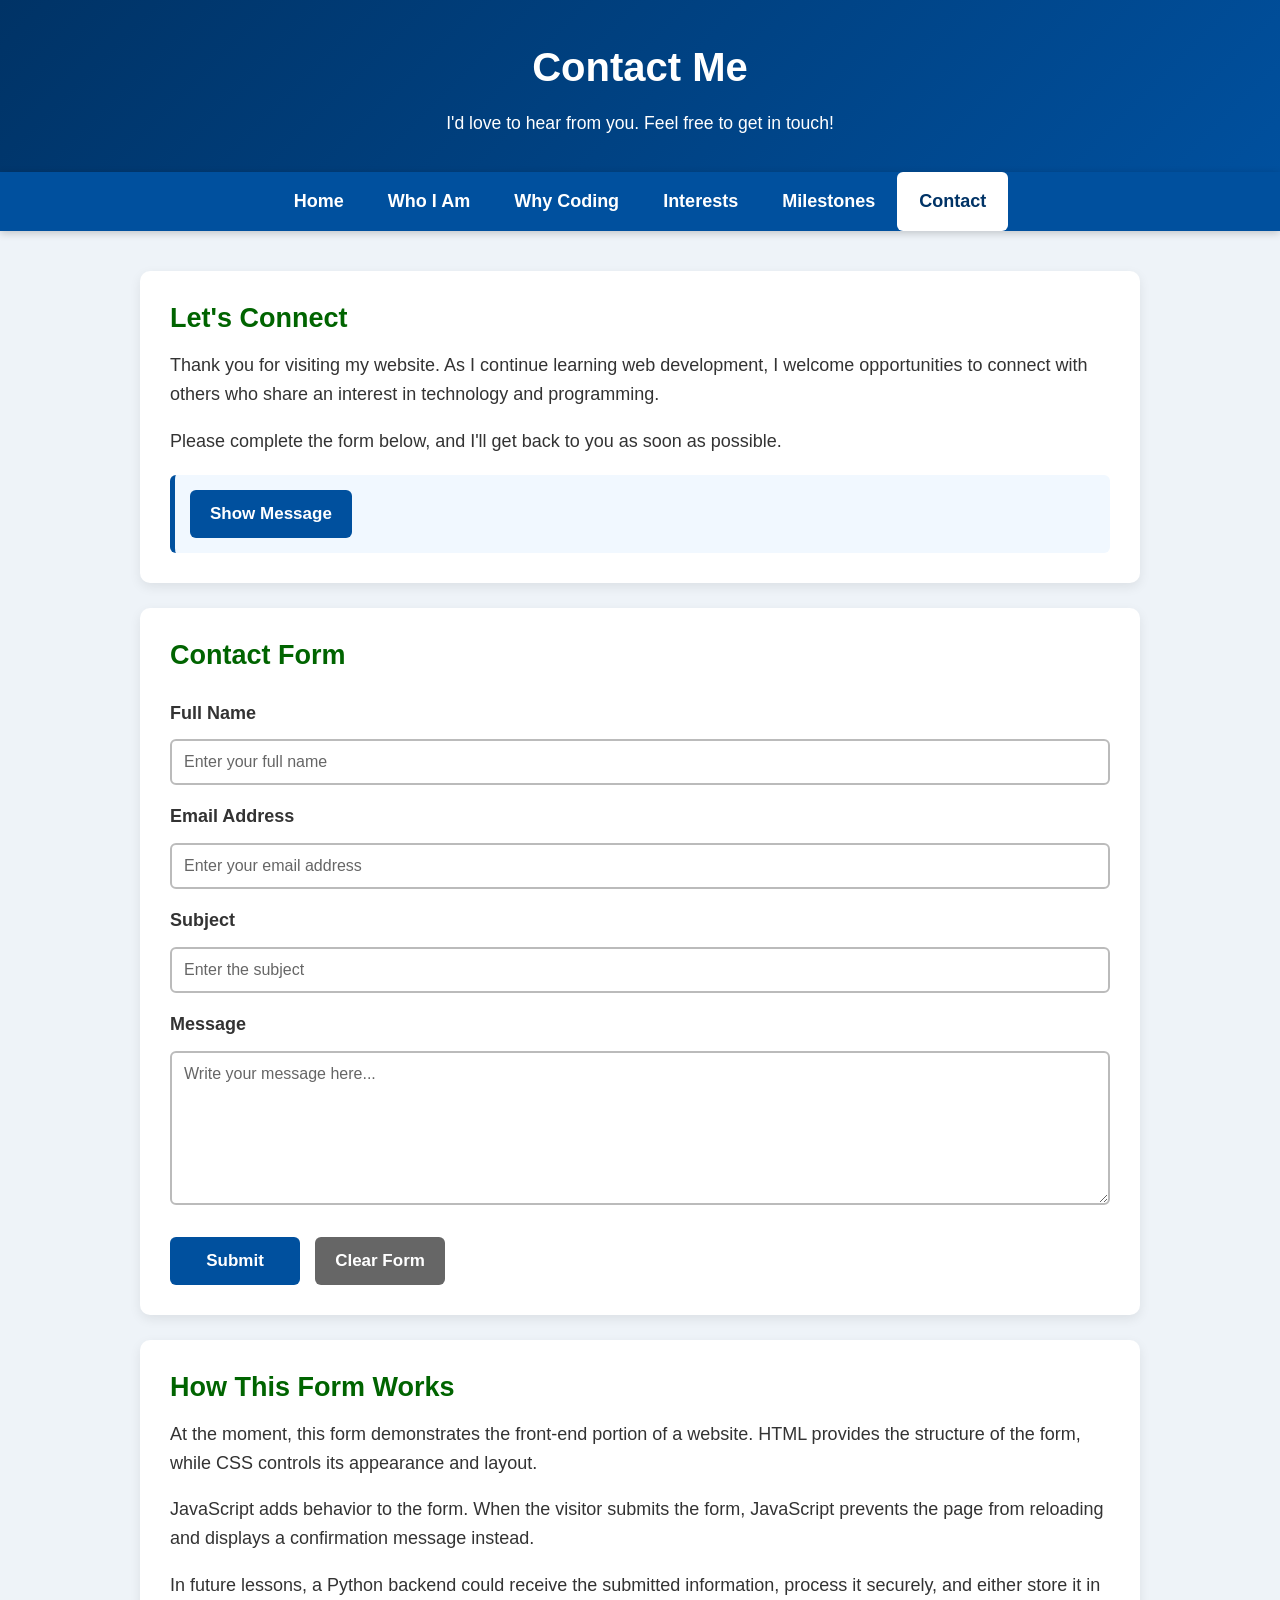
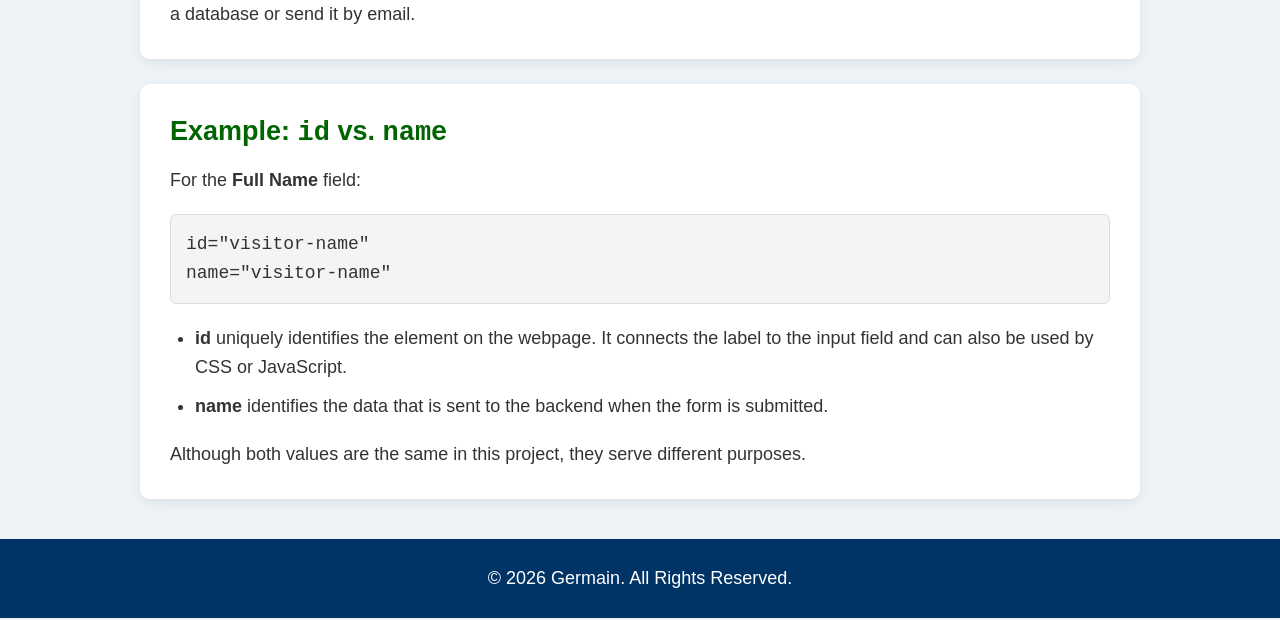
==== contact.html @ 169ce285 "all files" ====
<!DOCTYPE html>
<html lang="en">

<head>

    <meta charset="UTF-8">

    <meta name="viewport"
          content="width=device-width, initial-scale=1.0">

    <meta name="description"
          content="Contact Germain through the website contact form.">

    <title>Contact | Germain's Website</title>

    <link rel="stylesheet" href="style.css">

    
</head>

<body>

    <!-- Accessibility: Skip directly to main content -->
    <a class="skip-link" href="#main-content">
        Skip to main content
    </a>

    <!-- HEADER -->
    <header>

        <div class="container">

            <h1>Contact Me</h1>

            <p>
                I'd love to hear from you. Feel free to get in touch!
            </p>

        </div>

    </header>

    <!-- NAVIGATION -->
    <nav aria-label="Main navigation">

        <ul>

            <li>
                <a href="index.html">
                    Home
                </a>
            </li>

            <li>
                <a href="who-i-am.html">
                    Who I Am
                </a>
            </li>

            <li>
                <a href="why-coding.html">
                    Why Coding
                </a>
            </li>

            <li>
                <a href="interests.html">
                    Interests
                </a>
            </li>

            <li>
                <a href="milestones.html">
                    Milestones
                </a>
            </li>

            <li>
                <a href="contact.html"
                   class="active"
                   aria-current="page">
                    Contact
                </a>
            </li>

        </ul>

    </nav>

    <!-- MAIN CONTENT -->
    <main id="main-content">

        <!-- INTRODUCTION -->
        <section>

            <h2>Let's Connect</h2>

            <p>
                Thank you for visiting my website. As I continue learning
                web development, I welcome opportunities to connect with
                others who share an interest in technology and programming.
            </p>

            <p>
                Please complete the form below, and I'll get back to you
                as soon as possible.
            </p>

            <!-- JavaScript Show/Hide Feature -->
            <div class="message">

                <button
                    id="message-button"
                    class="button button-primary"
                    type="button"
                    aria-expanded="false"
                    aria-controls="learning-message">
                    Show Message
                </button>

                <p id="learning-message" hidden>
                    I am continuing to build my coding skills.
                </p>

            </div>

        </section>

        <!-- CONTACT FORM -->
        <section>

            <h2>Contact Form</h2>

            <form
                id="contact-form"
                action="#"
                method="post">

                <!-- Full Name -->
                <label for="visitor-name">
                    Full Name
                </label>

                <input
                    type="text"
                    id="visitor-name"
                    name="visitor-name"
                    placeholder="Enter your full name"
                    autocomplete="name"
                    required>

                <!-- Email -->
                <label for="visitor-email">
                    Email Address
                </label>

                <input
                    type="email"
                    id="visitor-email"
                    name="visitor-email"
                    placeholder="Enter your email address"
                    autocomplete="email"
                    required>

                <!-- Subject -->
                <label for="visitor-subject">
                    Subject
                </label>

                <input
                    type="text"
                    id="visitor-subject"
                    name="visitor-subject"
                    placeholder="Enter the subject"
                    required>

                <!-- Message -->
                <label for="visitor-message">
                    Message
                </label>

                <textarea
                    id="visitor-message"
                    name="visitor-message"
                    placeholder="Write your message here..."
                    rows="7"
                    required></textarea>

                <!-- Form Actions -->
                <div class="form-actions">

                    <button
                        class="button button-primary"
                        type="submit">
                        Submit
                    </button>

                    <button
                        class="button button-secondary"
                        type="reset">
                        Clear Form
                    </button>

                </div>

            </form>

            <!-- Confirmation Screen -->
            <div
                id="confirmation"
                class="message confirmation"
                hidden
                role="status"
                aria-live="polite">

                <h2>Thank You!</h2>

                <p id="confirmation-message"></p>

                <button
                    id="return-button"
                    class="button button-primary"
                    type="button">
                    Return to Form
                </button>

            </div>

        </section>

        <!-- EXPLANATION -->
        <section>

            <h2>How This Form Works</h2>

            <p>
                At the moment, this form demonstrates the front-end portion
                of a website. HTML provides the structure of the form, while
                CSS controls its appearance and layout.
            </p>

            <p>
                JavaScript adds behavior to the form. When the visitor
                submits the form, JavaScript prevents the page from
                reloading and displays a confirmation message instead.
            </p>

            <p>
                In future lessons, a Python backend could receive the
                submitted information, process it securely, and either
                store it in a database or send it by email.
            </p>

        </section>

        <!-- ID VS NAME -->
        <section>

            <h2>
                Example:
                <code>id</code> vs.
                <code>name</code>
            </h2>

            <p>
                For the <strong>Full Name</strong> field:
            </p>

            <pre><code>id="visitor-name"
name="visitor-name"</code></pre>

            <ul>

                <li>
                    <strong>id</strong> uniquely identifies the element
                    on the webpage. It connects the label to the input
                    field and can also be used by CSS or JavaScript.
                </li>

                <li>
                    <strong>name</strong> identifies the data that is sent
                    to the backend when the form is submitted.
                </li>

            </ul>

            <p>
                Although both values are the same in this project,
                they serve different purposes.
            </p>

        </section>

    </main>

    <!-- FOOTER -->
    <footer>

        <p>
            &copy; 2026 Germain. All Rights Reserved.
        </p>

    </footer>

    <!-- JavaScript -->
    <script src="script.js"></script>

</body>

</html>
---- style.css ----
/* =========================================================
   GLOBAL STYLES
   ========================================================= */

/* =========================================================
   GLOBAL STYLES
   ========================================================= */

* {
    margin: 0;
    padding: 0;
    box-sizing: border-box;
}

html {
    scroll-behavior: smooth;
}

body {
    font-family: Arial, Helvetica, sans-serif;
    font-size: 18px;
    line-height: 1.6;
    background: #eef3f8;
    color: #333;
    min-height: 100vh;
}

/* =========================================================
   SKIP LINK
   ========================================================= */

.skip-link {
    position: absolute;
    left: -9999px;
    top: 10px;

    background: #ffffff;
    color: #000000;

    padding: 10px 15px;

    border: 2px solid #000000;
    border-radius: 5px;

    text-decoration: none;
    font-weight: bold;

    z-index: 9999;
}

.skip-link:focus {
    left: 10px;
}

/* =========================================================
   HEADER
   ========================================================= */

header {
    background: linear-gradient(
        135deg,
        #003366,
        #00509e
    );

    color: #ffffff;
    text-align: center;
    padding: 35px 20px;
}

header h1 {
    font-size: 2.5rem;
    margin-bottom: 10px;
}

header p {
    font-size: 1.1rem;
    margin-bottom: 0;
}

/* =========================================================
   NAVIGATION
   ========================================================= */

nav {
    background: #00509e;

    position: sticky;
    top: 0;

    z-index: 1000;

    box-shadow: 0 2px 8px rgba(0, 0, 0, 0.2);
}

nav ul {
    list-style: none;

    display: flex;
    justify-content: center;
    align-items: stretch;

    flex-wrap: wrap;

    margin: 0;
    padding: 0;
}

nav li {
    margin: 0;
}

nav a {
    display: block;

    color: #ffffff;

    text-decoration: none;

    padding: 15px 22px;

    font-weight: bold;

    transition:
        background-color 0.3s ease,
        color 0.3s ease;
}

nav a:hover {
    background: #003366;
    color: #ffd700;
}

nav a.active {
    background: #ffffff;
    color: #003366;

    border-radius: 6px;
}

/* =========================================================
   ACCESSIBILITY FOCUS
   ========================================================= */

a:focus-visible,
input:focus-visible,
textarea:focus-visible,
button:focus-visible {
    outline: 3px solid #ffd700;
    outline-offset: 3px;
}

/* =========================================================
   MAIN CONTENT
   ========================================================= */

main {
    width: min(100% - 40px, 1000px);

    margin: 40px auto;
    padding: 0;
}

section {
    background: #ffffff;

    padding: 30px;

    margin-bottom: 25px;

    border-radius: 10px;

    box-shadow:
        0 4px 12px rgba(0, 0, 0, 0.08);
}

h2 {
    color: #006400;

    margin-bottom: 15px;

    line-height: 1.3;
}

h3 {
    color: #003366;

    margin-top: 20px;
    margin-bottom: 10px;

    font-size: 1.5rem;
}

p {
    margin-bottom: 18px;
}

p:last-child {
    margin-bottom: 0;
}

ul,
ol {
    margin-left: 25px;
    margin-bottom: 20px;
}

li {
    margin-bottom: 10px;
}

/* =========================================================
   INTERESTS GALLERY
   ========================================================= */

.interest-gallery {
    text-align: center;
}

.gallery-introduction {
    max-width: 750px;
    margin: 0 auto 25px;
}

/* Image container */

.gallery-image-container {
    width: 100%;

    display: flex;
    justify-content: center;
    align-items: center;

    margin: 25px auto;
}

/* Gallery image is approximately HALF the section width */

.gallery-image-container img {
    display: block;

    width: 50%;
    max-width: 500px;

    height: auto;

    margin: 0 auto;

    border-radius: 12px;

    box-shadow:
        0 5px 12px rgba(0, 0, 0, 0.2);

    transition:
        transform 0.3s ease,
        box-shadow 0.3s ease;
}

/* Small zoom effect */

.gallery-image-container img:hover {
    transform: scale(1.02);

    box-shadow:
        0 7px 16px rgba(0, 0, 0, 0.25);
}

/* Gallery counter */

.gallery-counter {
    font-weight: bold;

    color: #555;

    margin-top: 10px;
}

/* Gallery controls */

.gallery-controls {
    display: flex;

    justify-content: center;

    gap: 15px;

    margin-top: 20px;

    flex-wrap: wrap;
}

/* =========================================================
   GENERAL IMAGES
   ========================================================= */

img {
    display: block;

    max-width: 100%;
    height: auto;

    margin: 25px auto;

    border-radius: 12px;

    box-shadow:
        0 5px 12px rgba(0, 0, 0, 0.2);
}

/* =========================================================
   LINKS
   ========================================================= */

main a {
    color: #00509e;
    font-weight: bold;
}

main a:hover {
    color: #003366;
}

/* =========================================================
   CONTACT FORM
   ========================================================= */

form {
    display: flex;

    flex-direction: column;

    gap: 12px;

    margin-top: 20px;
}

label {
    font-weight: bold;

    margin-top: 5px;
}

input,
textarea {
    width: 100%;

    padding: 12px;

    font-family: inherit;
    font-size: 16px;

    color: #333;

    background: #ffffff;

    border: 2px solid #bbb;

    border-radius: 6px;

    transition:
        border-color 0.3s ease,
        box-shadow 0.3s ease;
}

input::placeholder,
textarea::placeholder {
    color: #666;
}

input:focus,
textarea:focus {
    border-color: #00509e;

    outline: none;

    box-shadow:
        0 0 5px rgba(0, 80, 158, 0.4);
}

textarea {
    resize: vertical;

    min-height: 150px;
}

/* =========================================================
   BUTTONS
   ========================================================= */

.button {
    display: inline-block;

    padding: 14px 20px;

    border: none;
    border-radius: 6px;

    cursor: pointer;

    font-family: inherit;
    font-size: 17px;
    font-weight: bold;

    text-align: center;

    transition:
        background-color 0.3s ease,
        transform 0.2s ease;
}

.button:hover {
    transform: translateY(-2px);
}

.button-primary {
    background: #00509e;
    color: #ffffff;
}

.button-primary:hover {
    background: #003366;
}

.button-secondary {
    background: #666666;
    color: #ffffff;
}

.button-secondary:hover {
    background: #444444;
}

/* =========================================================
   FORM ACTIONS
   ========================================================= */

.form-actions {
    display: flex;

    gap: 15px;

    flex-wrap: wrap;

    margin-top: 20px;
}

.form-actions .button {
    min-width: 130px;
}

/* =========================================================
   MESSAGE BOX
   ========================================================= */

.message {
    padding: 15px;

    margin-top: 20px;

    border-radius: 6px;

    background: #f1f8ff;

    border-left: 5px solid #00509e;
}

.message p {
    margin-top: 15px;
}

/* =========================================================
   CONFIRMATION BOX
   ========================================================= */

#confirmation {
    background: #f4fff1;

    border: 2px solid #2e8b57;

    border-radius: 10px;

    padding: 30px;

    text-align: center;

    margin-top: 20px;
}

#confirmation h2 {
    color: #2e8b57;

    margin-bottom: 15px;
}

#confirmation p {
    font-size: 1.1rem;

    margin-bottom: 20px;
}

/* =========================================================
   CODE BLOCKS
   ========================================================= */

pre {
    background: #f4f4f4;

    padding: 15px;

    overflow-x: auto;

    border-radius: 6px;

    margin: 20px 0;

    border: 1px solid #ddd;
}

code {
    font-family:
        "Courier New",
        Courier,
        monospace;
}

/* =========================================================
   FOOTER
   ========================================================= */

footer {
    background: #003366;

    color: #ffffff;

    text-align: center;

    padding: 25px;

    margin-top: 40px;
}

footer p {
    margin-bottom: 0;
}

/* =========================================================
   RESPONSIVE DESIGN
   ========================================================= */

@media (max-width: 768px) {

    body {
        font-size: 16px;
    }

    header {
        padding: 30px 20px;
    }

    header h1 {
        font-size: 2rem;
    }

    nav ul {
        flex-direction: column;
    }

    nav a {
        text-align: center;

        border-bottom:
            1px solid rgba(255, 255, 255, 0.15);
    }

    main {
        width: min(100% - 30px, 1000px);

        margin-top: 25px;
    }

    section {
        padding: 20px;
    }

    /* Smaller gallery images on tablets */

    .gallery-image-container img {
        width: 60%;
        max-width: 400px;
    }

    .form-actions {
        flex-direction: column;
    }

    .form-actions .button,
    .button {
        width: 100%;
    }

    .gallery-controls .button {
        width: auto;
        min-width: 130px;
    }
}

/* =========================================================
   SMALL SCREENS
   ========================================================= */

@media (max-width: 480px) {

    header {
        padding: 25px 15px;
    }

    header h1 {
        font-size: 1.7rem;
    }

    header p {
        font-size: 1rem;
    }

    main {
        width: calc(100% - 20px);

        margin-top: 20px;
    }

    section {
        padding: 18px;

        border-radius: 8px;
    }

    nav a {
        padding: 12px 15px;
    }

    input,
    textarea {
        font-size: 16px;
    }

    /* Gallery images remain comfortable on phones */

    .gallery-image-container img {
        width: 80%;
        max-width: 300px;
    }

    .gallery-controls {
        flex-direction: column;
        align-items: center;
    }

    .gallery-controls .button {
        width: 100%;
    }

    footer {
        padding: 20px 15px;
    }
}

/* =========================================================
   REDUCED MOTION ACCESSIBILITY
   ========================================================= */

@media (prefers-reduced-motion: reduce) {

    html {
        scroll-behavior: auto;
    }

    *,
    *::before,
    *::after {
        transition: none !important;
        animation: none !important;
    }
}
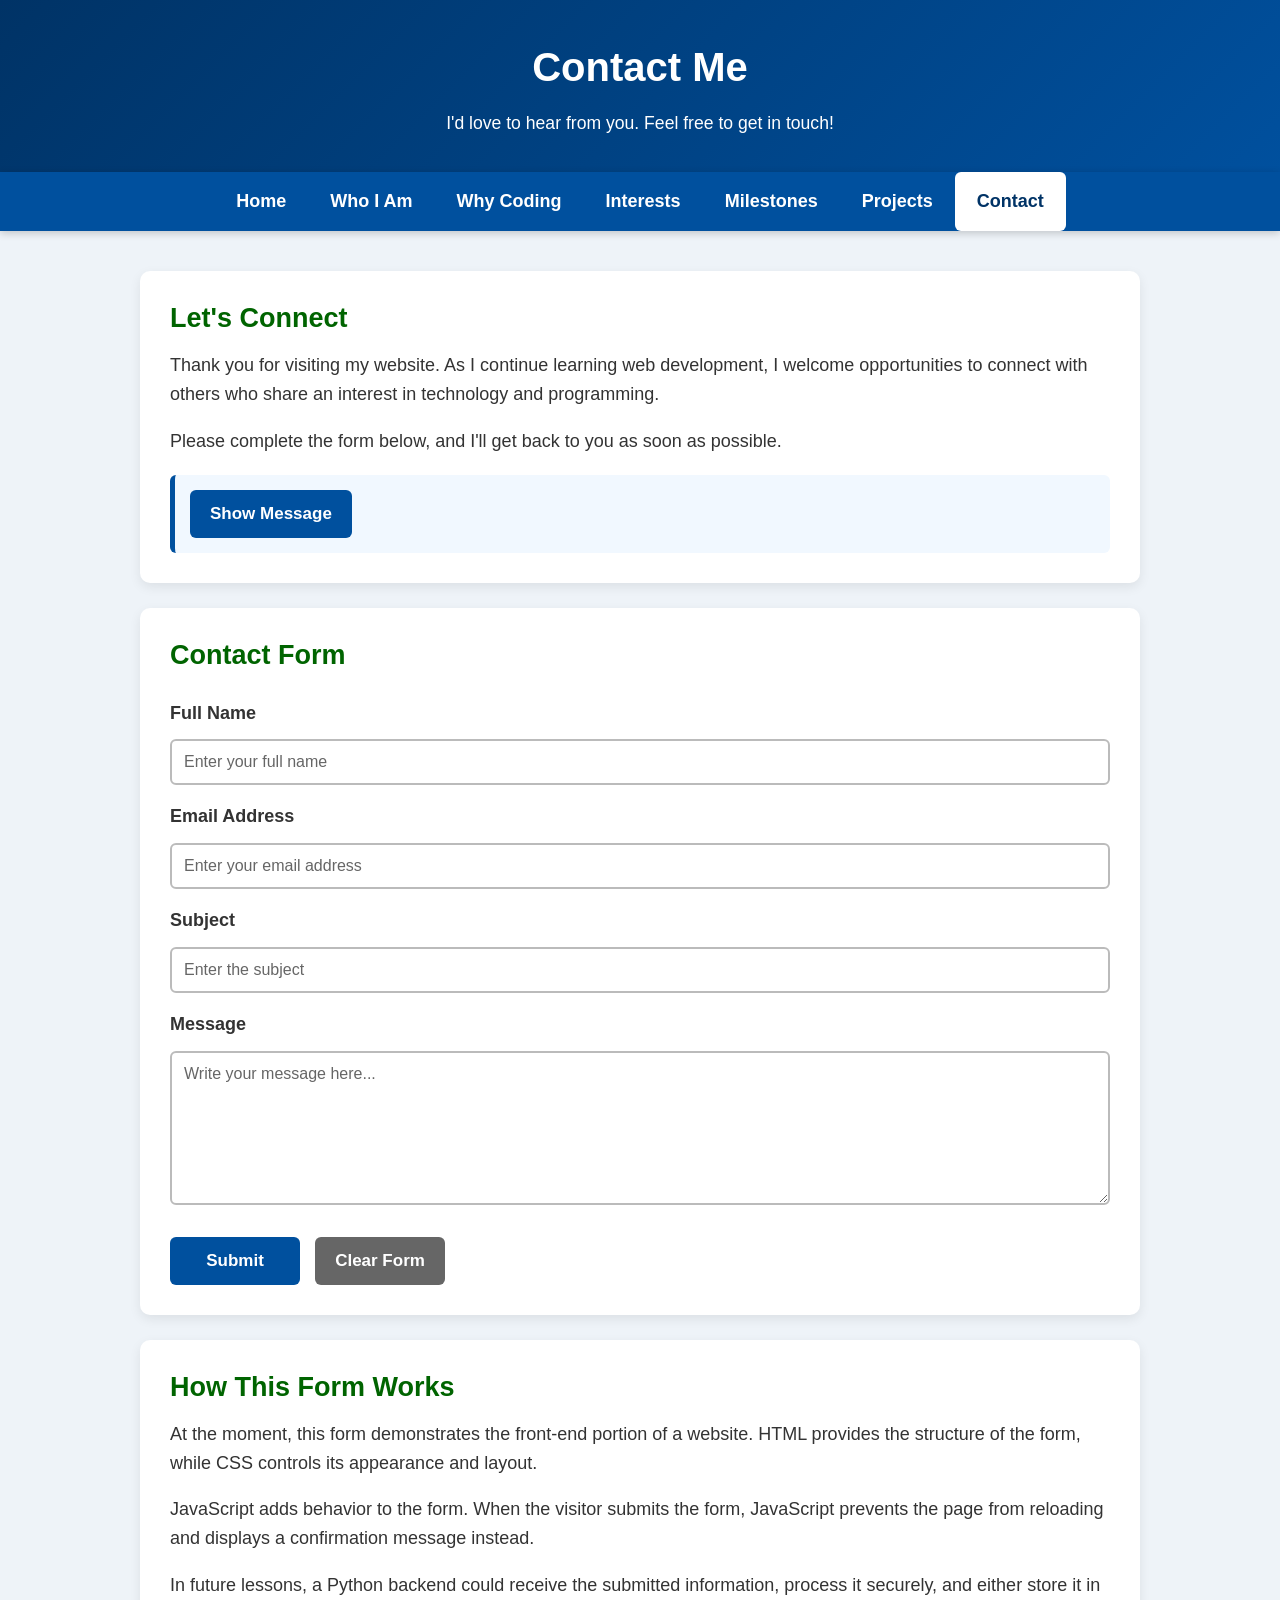
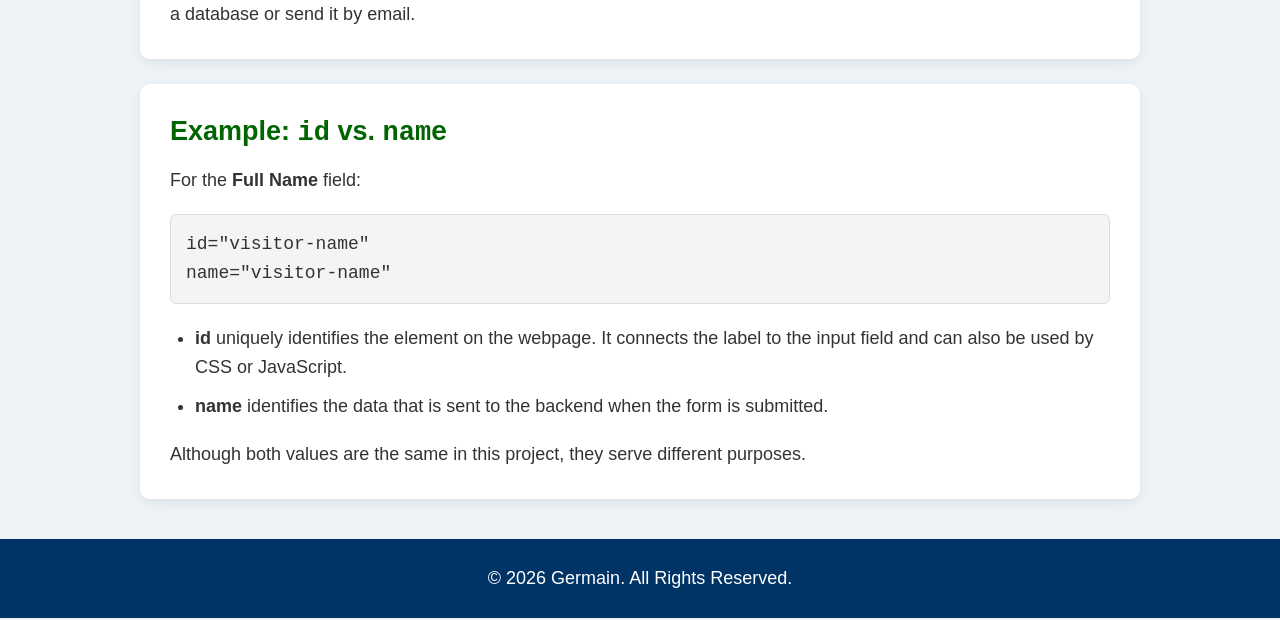
==== commit 11914cb5: "Add projects page and navigation" ====
--- a/contact.html
+++ b/contact.html
@@ -74,7 +74,7 @@
                     Milestones
                 </a>
             </li>
-
+<a href="projects.html">Projects</a>
             <li>
                 <a href="contact.html"
                    class="active"
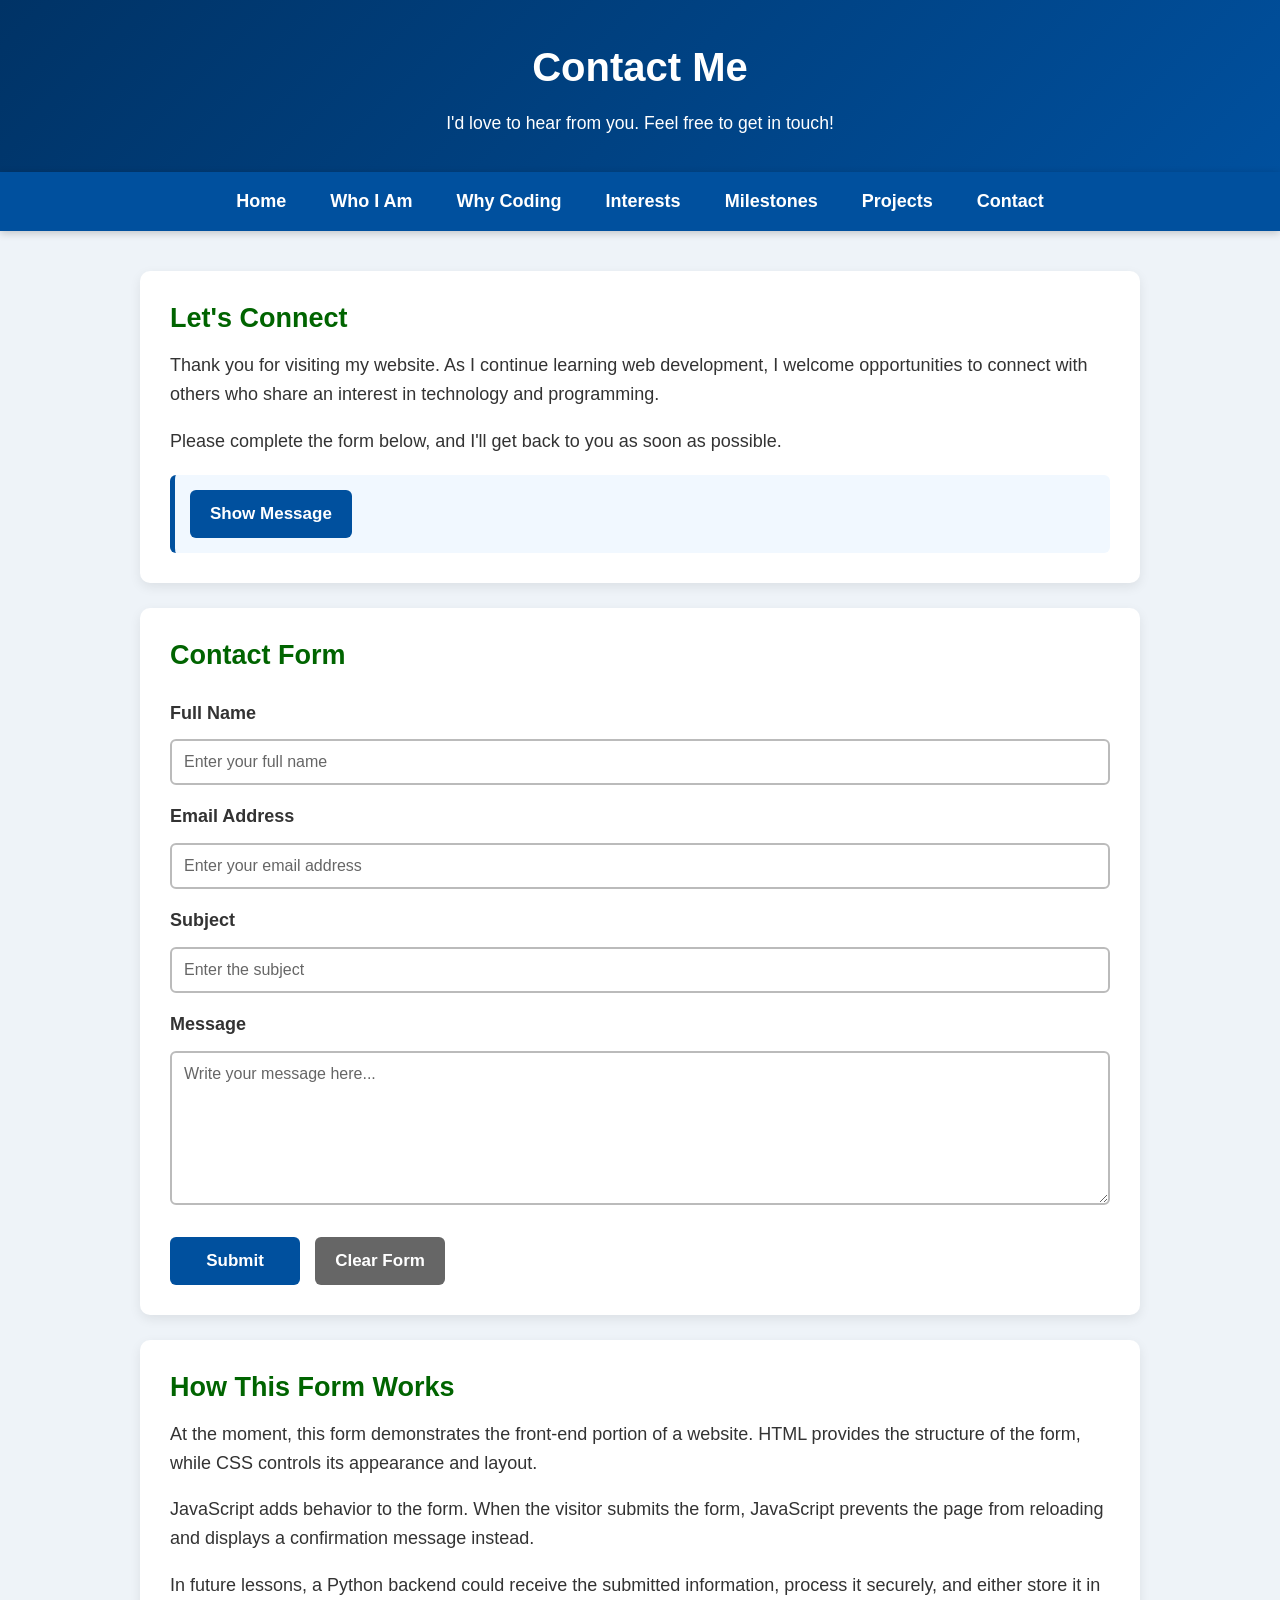
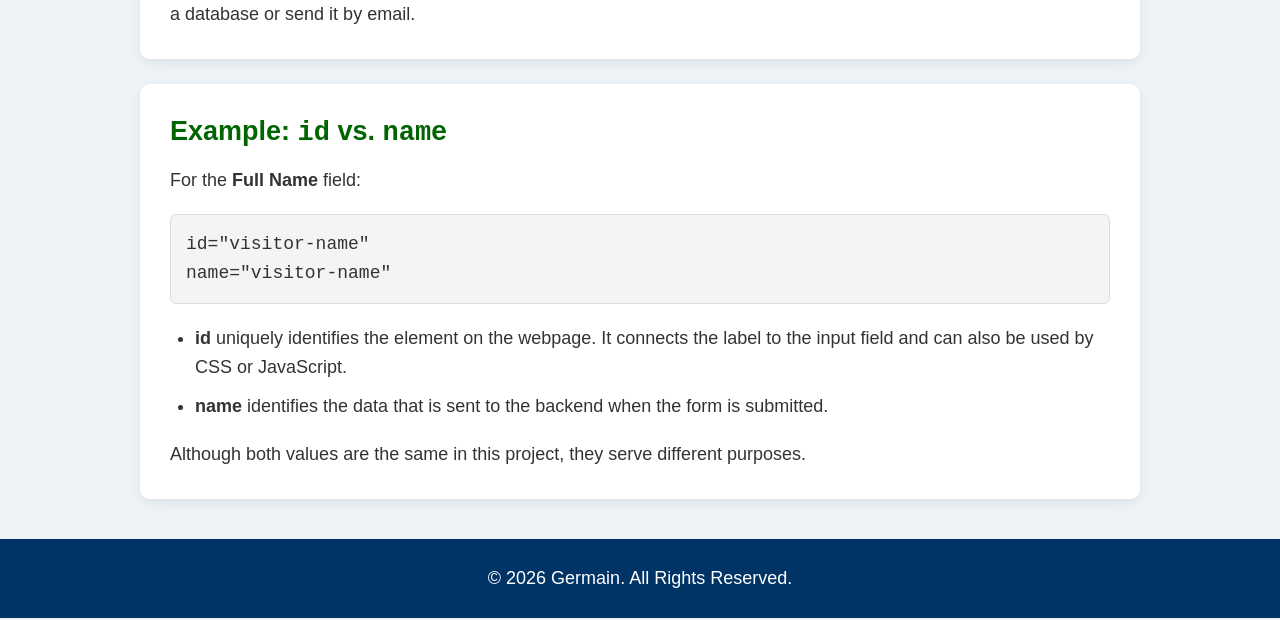
==== commit 6f9e10b8: "Fix Projects navigation on all pages" ====
--- a/contact.html
+++ b/contact.html
@@ -70,17 +70,20 @@
             </li>
 
             <li>
-                <a href="milestones.html">
-                    Milestones
-                </a>
-            </li>
-<a href="projects.html">Projects</a>
-            <li>
-                <a href="contact.html"
-                   class="active"
-                   aria-current="page">
-                    Contact
-                </a>
+    <a href="milestones.html">
+        Milestones
+    </a>
+</li>
+
+<li>
+    <a href="projects.html">
+        Projects
+    </a>
+</li>
+
+<li>
+    <a href="contact.html" aria-current="page">Contact</a>
+</li>
             </li>
 
         </ul>
